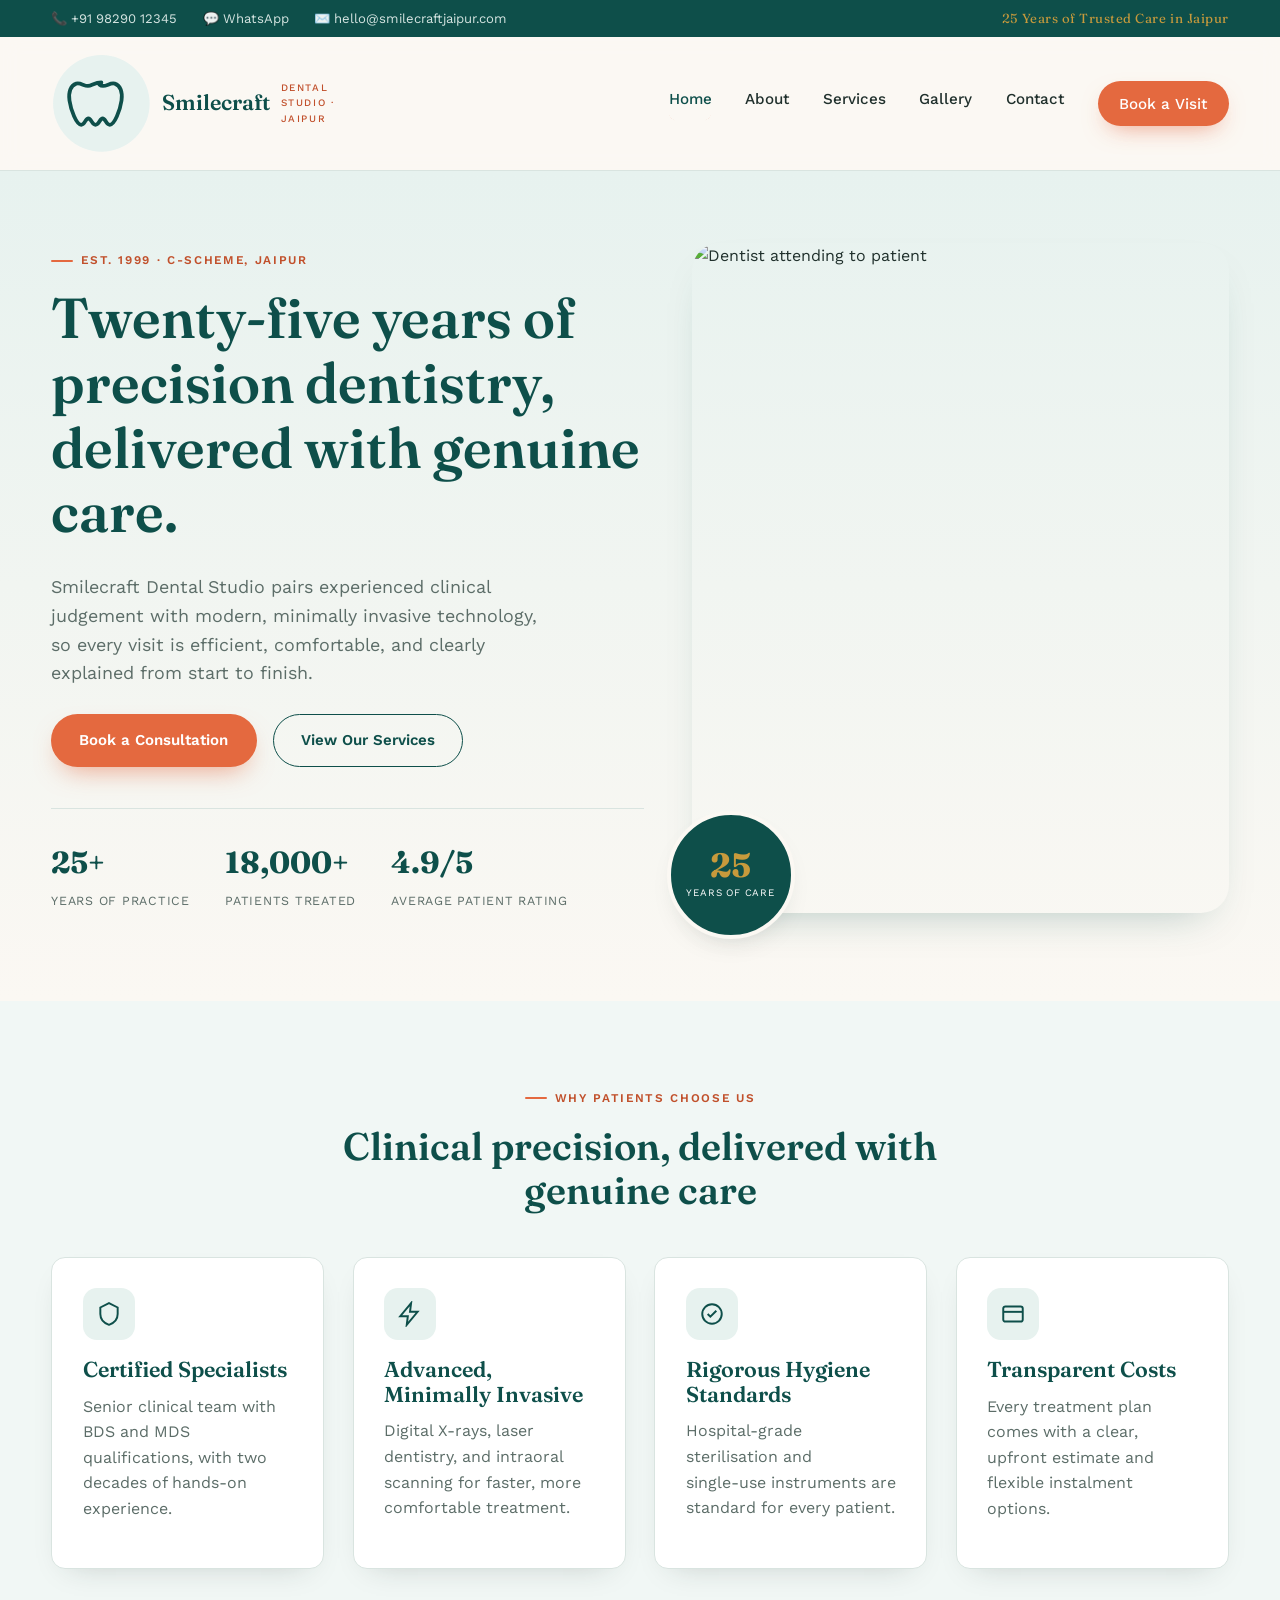
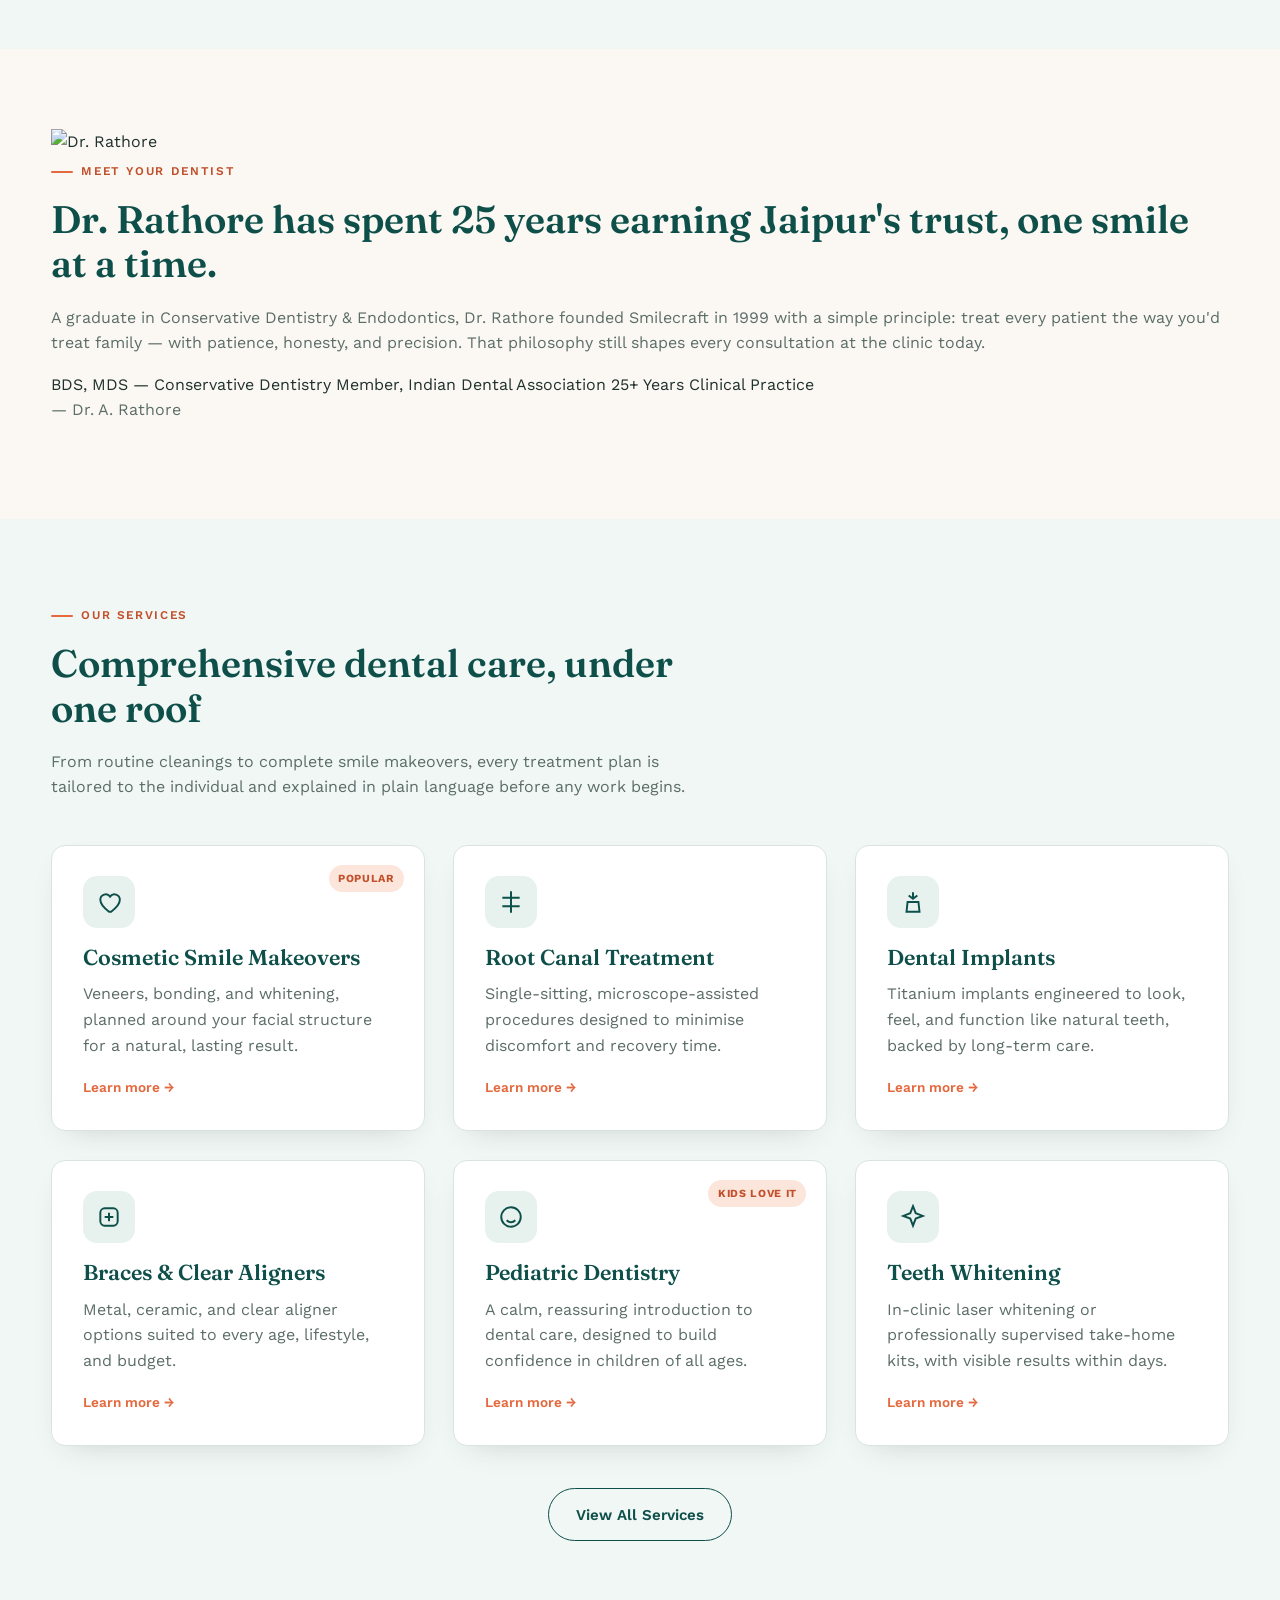
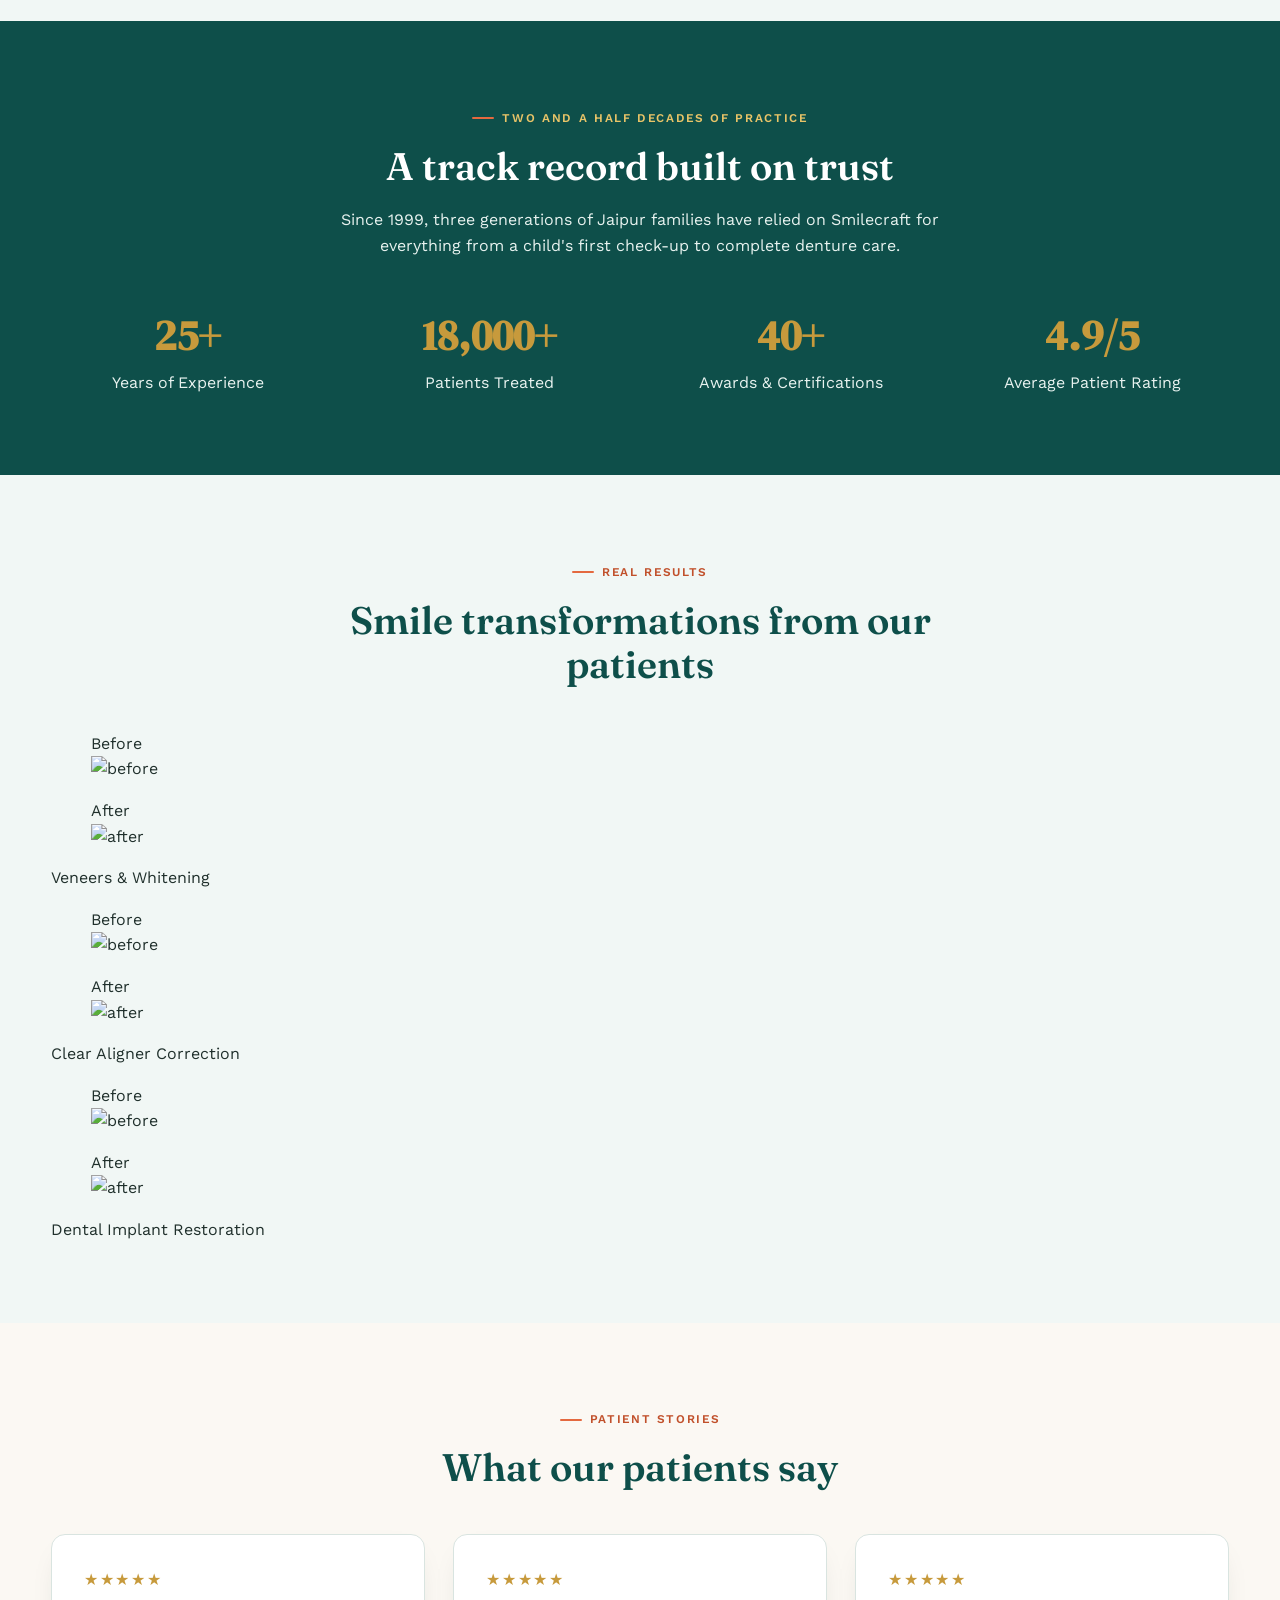
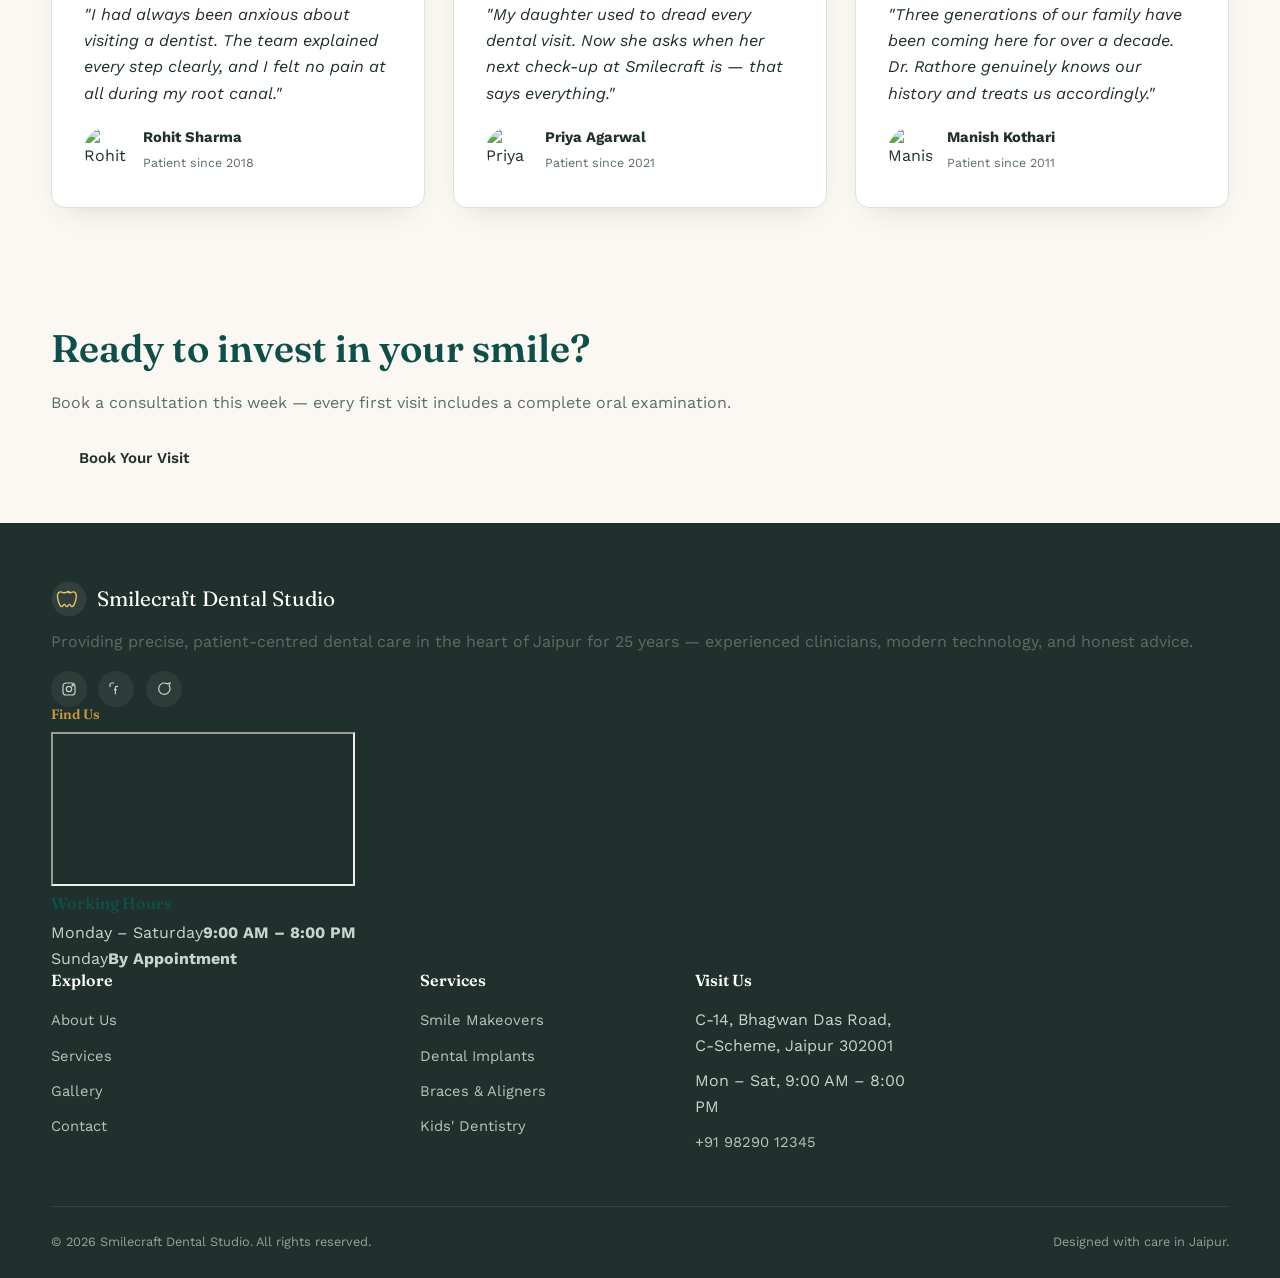
==== index.html @ e573452d "Add files via upload" ====
<!DOCTYPE html>
<html lang="en">
<head>
  <meta charset="UTF-8" />
  <meta name="viewport" content="width=device-width, initial-scale=1.0" />
  <title>Smilecraft · Premium Dental Studio</title>
  <meta name="description" content="Smilecraft Dental Studio — 25 years of gentle, modern dentistry in Jaipur." />
  <link rel="preconnect" href="https://fonts.googleapis.com" />
  <link rel="preconnect" href="https://fonts.gstatic.com" crossorigin />
  <link href="https://fonts.googleapis.com/css2?family=DM+Serif+Display:ital@0;1&family=Inter:opsz,wght@14..32,400;14..32,500;14..32,600;14..32,700&display=swap" rel="stylesheet" />
  <link rel="stylesheet" href="style.css" />
</head>
<body>

  <!-- ===== TOPBAR ===== -->
  <div class="topbar">
    <div class="container">
      <div class="topbar-links">
        <a href="tel:+919829012345">📞 +91 98290 12345</a>
        <a href="https://wa.me/919829012345?text=Hii%20I%20am%20interested%2C%20can%20I%20get%20more%20details%3F" target="_blank">💬 WhatsApp</a>
        <a href="mailto:hello@smilecraftjaipur.com">✉️ hello@smilecraftjaipur.com</a>
      </div>
      <div class="topbar-badge">25 Years of Trusted Care in Jaipur</div>
    </div>
  </div>

  <!-- ===== HEADER ===== -->
  <header class="site-header">
    <div class="container nav-wrap">
      <a href="index.html" class="brand">
        <svg viewBox="0 0 48 48" fill="none">
          <circle cx="24" cy="24" r="23" fill="#E7F2EF" />
          <path d="M24 14c-3.2 0-4.6 1.7-6.4 1.7-2 0-3.6-1.7-5.6-1.1-2.6.8-3.8 4-3.2 8 .7 4.7 3.3 11.6 5.6 11.6 1.8 0 1.9-3 3.4-3s1.6 3 3.4 3c1.8 0 2-3 3.4-3s1.6 3 3.4 3c2.3 0 4.9-6.9 5.6-11.6.6-4-.6-7.2-3.2-8-2-.6-3.6 1.1-5.6 1.1-.6 0-1.2-.2-1.8-.7" stroke="#0E4F4A" stroke-width="1.8" stroke-linecap="round" stroke-linejoin="round" />
        </svg>
        Smilecraft <small>Dental Studio · Jaipur</small>
      </a>
      <nav class="primary-nav" aria-label="Primary">
        <ul>
          <li><a href="index.html" class="active">Home</a></li>
          <li><a href="about.html">About</a></li>
          <li><a href="services.html">Services</a></li>
          <li><a href="gallery.html">Gallery</a></li>
          <li><a href="contact.html">Contact</a></li>
          <li><a href="https://forms.gle/Xnc2yJxr2PuULD6r8" class="nav-cta">Book a Visit</a></li>
        </ul>
      </nav>
      <button class="nav-toggle" aria-label="Menu" aria-expanded="false">
        <span></span><span></span><span></span>
      </button>
    </div>
  </header>

  <!-- ===== HERO ===== -->
  <section class="hero">
    <div class="container">
      <div class="hero-copy reveal">
        <div class="eyebrow">Est. 1999 · C-Scheme, Jaipur</div>
        <h1>Twenty-five years of precision dentistry, delivered with genuine care.</h1>
        <p class="lede">Smilecraft Dental Studio pairs experienced clinical judgement with modern, minimally invasive technology, so every visit is efficient, comfortable, and clearly explained from start to finish.</p>
        <div class="hero-actions">
          <a href="https://forms.gle/Xnc2yJxr2PuULD6r8" class="btn btn-primary">Book a Consultation</a>
          <a href="services.html" class="btn btn-outline">View Our Services</a>
        </div>
        <div class="hero-stats">
          <div class="hero-stat"><b>25+</b><span>Years of Practice</span></div>
          <div class="hero-stat"><b>18,000+</b><span>Patients Treated</span></div>
          <div class="hero-stat"><b>4.9/5</b><span>Average Patient Rating</span></div>
        </div>
      </div>
      <div class="hero-media reveal">
        <img src="images/dentistattendingthepatient.jpg" alt="Dentist attending to patient" />
        <div class="badge-25"><b>25</b><span>Years of Care</span></div>
      </div>
    </div>
  </section>

  <!-- ===== TRUST STRIP ===== -->
  <section class="section section-alt">
    <div class="container">
      <div class="section-head center reveal">
        <div class="eyebrow">Why Patients Choose Us</div>
        <h2>Clinical precision, delivered with genuine care</h2>
      </div>
      <div class="grid grid-4">
        <div class="card reveal">
          <div class="icon"><svg viewBox="0 0 24 24" fill="none" stroke-width="1.8"><path d="M12 2l8 4v6c0 5-3.4 8.4-8 10-4.6-1.6-8-5-8-10V6l8-4z" /></svg></div>
          <h3>Certified Specialists</h3>
          <p>Senior clinical team with BDS and MDS qualifications, with two decades of hands‑on experience.</p>
        </div>
        <div class="card reveal">
          <div class="icon"><svg viewBox="0 0 24 24" fill="none" stroke-width="1.8"><path d="M13 2L3 14h7l-1 8 10-12h-7l1-8z" /></svg></div>
          <h3>Advanced, Minimally Invasive</h3>
          <p>Digital X‑rays, laser dentistry, and intraoral scanning for faster, more comfortable treatment.</p>
        </div>
        <div class="card reveal">
          <div class="icon"><svg viewBox="0 0 24 24" fill="none" stroke-width="1.8"><circle cx="12" cy="12" r="9" /><path d="M8 12l2.5 2.5L16 9" /></svg></div>
          <h3>Rigorous Hygiene Standards</h3>
          <p>Hospital‑grade sterilisation and single‑use instruments are standard for every patient.</p>
        </div>
        <div class="card reveal">
          <div class="icon"><svg viewBox="0 0 24 24" fill="none" stroke-width="1.8"><rect x="3" y="5" width="18" height="14" rx="2" /><path d="M3 10h18" /></svg></div>
          <h3>Transparent Costs</h3>
          <p>Every treatment plan comes with a clear, upfront estimate and flexible instalment options.</p>
        </div>
      </div>
    </div>
  </section>

  <!-- ===== DOCTOR ===== -->
  <section class="section doctor-section">
    <div class="container">
      <div class="doctor-media reveal">
        <img src="images/meetthedoctor.jpg" alt="Dr. Rathore" />
      </div>
      <div class="reveal">
        <div class="eyebrow">Meet Your Dentist</div>
        <h2>Dr. Rathore has spent 25 years earning Jaipur's trust, one smile at a time.</h2>
        <p>A graduate in Conservative Dentistry &amp; Endodontics, Dr. Rathore founded Smilecraft in 1999 with a simple principle: treat every patient the way you'd treat family — with patience, honesty, and precision. That philosophy still shapes every consultation at the clinic today.</p>
        <div class="doctor-credentials">
          <span>BDS, MDS — Conservative Dentistry</span>
          <span>Member, Indian Dental Association</span>
          <span>25+ Years Clinical Practice</span>
        </div>
        <p class="doctor-signature">— Dr. A. Rathore</p>
      </div>
    </div>
  </section>

  <!-- ===== SERVICES PREVIEW ===== -->
  <section class="section section-alt">
    <div class="container">
      <div class="section-head reveal">
        <div class="eyebrow">Our Services</div>
        <h2>Comprehensive dental care, under one roof</h2>
        <p>From routine cleanings to complete smile makeovers, every treatment plan is tailored to the individual and explained in plain language before any work begins.</p>
      </div>
      <div class="grid grid-3">
        <div class="card service-card reveal">
          <span class="tag">Popular</span>
          <div class="icon"><svg viewBox="0 0 24 24" fill="none" stroke-width="1.8"><path d="M12 21c-4-3-8-6.5-8-11a5 5 0 0 1 9-3 5 5 0 0 1 9 3c0 4.5-4 8-8 11z" /></svg></div>
          <h3>Cosmetic Smile Makeovers</h3>
          <p>Veneers, bonding, and whitening, planned around your facial structure for a natural, lasting result.</p>
          <a href="services.html" style="color:var(--coral); font-weight:600; font-size:.85rem; text-decoration:none;">Learn more →</a>
        </div>
        <div class="card service-card reveal">
          <div class="icon"><svg viewBox="0 0 24 24" fill="none" stroke-width="1.8"><path d="M12 2v20M4 8h16M4 16h16" /></svg></div>
          <h3>Root Canal Treatment</h3>
          <p>Single‑sitting, microscope‑assisted procedures designed to minimise discomfort and recovery time.</p>
          <a href="services.html" style="color:var(--coral); font-weight:600; font-size:.85rem; text-decoration:none;">Learn more →</a>
        </div>
        <div class="card service-card reveal">
          <div class="icon"><svg viewBox="0 0 24 24" fill="none" stroke-width="1.8"><path d="M12 3v6M8 6l4 3 4-3M6 21h12l-1-9H7l-1 9z" /></svg></div>
          <h3>Dental Implants</h3>
          <p>Titanium implants engineered to look, feel, and function like natural teeth, backed by long‑term care.</p>
          <a href="services.html" style="color:var(--coral); font-weight:600; font-size:.85rem; text-decoration:none;">Learn more →</a>
        </div>
        <div class="card service-card reveal">
          <div class="icon"><svg viewBox="0 0 24 24" fill="none" stroke-width="1.8"><rect x="4" y="4" width="16" height="16" rx="4" /><path d="M8 12h8M12 8v8" /></svg></div>
          <h3>Braces &amp; Clear Aligners</h3>
          <p>Metal, ceramic, and clear aligner options suited to every age, lifestyle, and budget.</p>
          <a href="services.html" style="color:var(--coral); font-weight:600; font-size:.85rem; text-decoration:none;">Learn more →</a>
        </div>
        <div class="card service-card reveal">
          <span class="tag">Kids Love It</span>
          <div class="icon"><svg viewBox="0 0 24 24" fill="none" stroke-width="1.8"><circle cx="12" cy="12" r="9" /><path d="M9 10h.01M15 10h.01M8 15c1.2 1.2 2.6 1.8 4 1.8s2.8-.6 4-1.8" /></svg></div>
          <h3>Pediatric Dentistry</h3>
          <p>A calm, reassuring introduction to dental care, designed to build confidence in children of all ages.</p>
          <a href="services.html" style="color:var(--coral); font-weight:600; font-size:.85rem; text-decoration:none;">Learn more →</a>
        </div>
        <div class="card service-card reveal">
          <div class="icon"><svg viewBox="0 0 24 24" fill="none" stroke-width="1.8"><path d="M12 2l2.5 6.5L21 11l-6.5 2.5L12 20l-2.5-6.5L3 11l6.5-2.5L12 2z" /></svg></div>
          <h3>Teeth Whitening</h3>
          <p>In‑clinic laser whitening or professionally supervised take‑home kits, with visible results within days.</p>
          <a href="services.html" style="color:var(--coral); font-weight:600; font-size:.85rem; text-decoration:none;">Learn more →</a>
        </div>
      </div>
      <div style="text-align:center; margin-top:2.6rem;">
        <a href="services.html" class="btn btn-outline">View All Services</a>
      </div>
    </div>
  </section>

 

  <!-- ===== STATS DEEP ===== -->
  <section class="section section-deep">
    <div class="container">
      <div class="section-head center reveal">
        <div class="eyebrow" style="color:#E9C468;">Two and a Half Decades of Practice</div>
        <h2>A track record built on trust</h2>
        <p>Since 1999, three generations of Jaipur families have relied on Smilecraft for everything from a child's first check‑up to complete denture care.</p>
      </div>
      <div class="grid grid-4" style="text-align:center; margin-top:1rem;">
        <div><b style="font-family:'DM Serif Display',serif; font-size:2.6rem; color:var(--gold);">25+</b><br><span style="color:var(--mint);">Years of Experience</span></div>
        <div><b style="font-family:'DM Serif Display',serif; font-size:2.6rem; color:var(--gold);">18,000+</b><br><span style="color:var(--mint);">Patients Treated</span></div>
        <div><b style="font-family:'DM Serif Display',serif; font-size:2.6rem; color:var(--gold);">40+</b><br><span style="color:var(--mint);">Awards &amp; Certifications</span></div>
        <div><b style="font-family:'DM Serif Display',serif; font-size:2.6rem; color:var(--gold);">4.9/5</b><br><span style="color:var(--mint);">Average Patient Rating</span></div>
      </div>
    </div>
  </section>

  <!-- ===== BEFORE/AFTER ===== -->
  <section class="section section-alt">
    <div class="container">
      <div class="section-head center reveal">
        <div class="eyebrow">Real Results</div>
        <h2>Smile transformations from our patients</h2>
      </div>
      <div class="ba-grid">
        <div class="ba-card reveal">
          <div class="ba-images">
            <figure><figcaption>Before</figcaption><img src="https://images.unsplash.com/photo-1573497019940-1c28c88b4f3e?w=300&h=300&fit=crop" alt="before" /></figure>
            <figure><figcaption>After</figcaption><img src="https://images.unsplash.com/photo-1573497019940-1c28c88b4f3e?w=300&h=300&fit=crop" alt="after" /></figure>
          </div>
          <div class="ba-caption">Veneers &amp; Whitening</div>
        </div>
        <div class="ba-card reveal">
          <div class="ba-images">
            <figure><figcaption>Before</figcaption><img src="images/cleanalignersbefore.jpeg" alt="before" /></figure>
            <figure><figcaption>After</figcaption><img src="images/clearaligners.jpeg" alt="after" /></figure>
          </div>
          <div class="ba-caption">Clear Aligner Correction</div>
        </div>
        <div class="ba-card reveal">
          <div class="ba-images">
            <figure><figcaption>Before</figcaption><img src="images/dentalimplantsbefore.jpeg" alt="before" /></figure>
            <figure><figcaption>After</figcaption><img src="images/dentalimplants.jpeg" alt="after" /></figure>
          </div>
          <div class="ba-caption">Dental Implant Restoration</div>
        </div>
      </div>
    </div>
  </section>

  <!-- ===== TESTIMONIALS ===== -->
  <section class="section">
    <div class="container">
      <div class="section-head center reveal">
        <div class="eyebrow">Patient Stories</div>
        <h2>What our patients say</h2>
      </div>
      <div class="grid grid-3">
        <div class="testimonial reveal">
          <div class="stars">★★★★★</div>
          <p>"I had always been anxious about visiting a dentist. The team explained every step clearly, and I felt no pain at all during my root canal."</p>
          <div class="testimonial-person">
            <img src="https://images.unsplash.com/photo-1507003211169-0a1dd7228f2d?w=80&h=80&fit=crop&crop=center" alt="Rohit" />
            <div><b>Rohit Sharma</b><span>Patient since 2018</span></div>
          </div>
        </div>
        <div class="testimonial reveal">
          <div class="stars">★★★★★</div>
          <p>"My daughter used to dread every dental visit. Now she asks when her next check‑up at Smilecraft is — that says everything."</p>
          <div class="testimonial-person">
            <img src="https://images.unsplash.com/photo-1494790108377-be9c29b29330?w=80&h=80&fit=crop&crop=center" alt="Priya" />
            <div><b>Priya Agarwal</b><span>Patient since 2021</span></div>
          </div>
        </div>
        <div class="testimonial reveal">
          <div class="stars">★★★★★</div>
          <p>"Three generations of our family have been coming here for over a decade. Dr. Rathore genuinely knows our history and treats us accordingly."</p>
          <div class="testimonial-person">
            <img src="https://images.unsplash.com/photo-1472099645785-5658abf4ff4e?w=80&h=80&fit=crop&crop=center" alt="Manish" />
            <div><b>Manish Kothari</b><span>Patient since 2011</span></div>
          </div>
        </div>
      </div>
    </div>
  </section>

  <!-- ===== CTA BANNER ===== -->
  <section class="section" style="padding:2.4rem 0;">
    <div class="container cta-banner">
      <div>
        <h2>Ready to invest in your smile?</h2>
        <p>Book a consultation this week — every first visit includes a complete oral examination.</p>
      </div>
      <a href="https://forms.gle/Xnc2yJxr2PuULD6r8" class="btn">Book Your Visit</a>
    </div>
  </section>

  <!-- ===== FOOTER ===== -->
  <footer class="site-footer">
    <div class="container footer-top-grid">
      <div>
        <div class="footer-brand">
          <svg width="36" height="36" viewBox="0 0 48 48" fill="none">
            <circle cx="24" cy="24" r="23" fill="rgba(255,255,255,.08)" />
            <path d="M24 14c-3.2 0-4.6 1.7-6.4 1.7-2 0-3.6-1.7-5.6-1.1-2.6.8-3.8 4-3.2 8 .7 4.7 3.3 11.6 5.6 11.6 1.8 0 1.9-3 3.4-3s1.6 3 3.4 3c1.8 0 2-3 3.4-3s1.6 3 3.4 3c2.3 0 4.9-6.9 5.6-11.6.6-4-.6-7.2-3.2-8-2-.6-3.6 1.1-5.6 1.1-.6 0-1.2-.2-1.8-.7" stroke="#E9C468" stroke-width="1.8" stroke-linecap="round" stroke-linejoin="round" />
          </svg>
          Smilecraft Dental Studio
        </div>
        <p>Providing precise, patient‑centred dental care in the heart of Jaipur for 25 years — experienced clinicians, modern technology, and honest advice.</p>
        <div class="social-row">
          <a href="#" aria-label="Instagram"><svg viewBox="0 0 24 24" fill="none" stroke-width="1.8"><rect x="3" y="3" width="18" height="18" rx="5" /><circle cx="12" cy="12" r="4" /><circle cx="17.5" cy="6.5" r="1" /></svg></a>
          <a href="#" aria-label="Facebook"><svg viewBox="0 0 24 24" fill="none" stroke-width="1.8"><path d="M15 8h-2a2 2 0 0 0-2 2v10M9 13h4" /><path d="M9 3H6a3 3 0 0 0-3 3v3" /></svg></a>
          <a href="#" aria-label="WhatsApp"><svg viewBox="0 0 24 24" fill="none" stroke-width="1.8"><path d="M21 11.5a8.5 8.5 0 1 1-4-7.2L21 3l-1.3 4A8.5 8.5 0 0 1 21 11.5z" /></svg></a>
        </div>
      </div>
      <div>
        <h4 style="color:var(--gold); font-size:.85rem; margin-bottom:.6rem;">Find Us</h4>
        <div class="footer-map">
          <iframe src="https://www.google.com/maps?q=C-14+Bhagwan+Das+Road+C-Scheme+Jaipur&output=embed" loading="lazy" title="Location"></iframe>
        </div>
      </div>
      <div class="hours-card">
        <h4>Working Hours</h4>
        <ul style="list-style:none; padding:0;">
          <li><span>Monday – Saturday</span><b>9:00 AM – 8:00 PM</b></li>
          <li><span>Sunday</span><b>By Appointment</b></li>
        </ul>
      </div>
    </div>

    <div class="container footer-grid">
      <div>
        <h4>Explore</h4>
        <ul>
          <li><a href="about.html">About Us</a></li>
          <li><a href="services.html">Services</a></li>
          <li><a href="gallery.html">Gallery</a></li>
          <li><a href="contact.html">Contact</a></li>
        </ul>
      </div>
      <div>
        <h4>Services</h4>
        <ul>
          <li><a href="services.html">Smile Makeovers</a></li>
          <li><a href="services.html">Dental Implants</a></li>
          <li><a href="services.html">Braces &amp; Aligners</a></li>
          <li><a href="services.html">Kids' Dentistry</a></li>
        </ul>
      </div>
      <div>
        <h4>Visit Us</h4>
        <ul>
          <li>C-14, Bhagwan Das Road,<br>C-Scheme, Jaipur 302001</li>
          <li>Mon – Sat, 9:00 AM – 8:00 PM</li>
          <li><a href="tel:+919829012345">+91 98290 12345</a></li>
        </ul>
      </div>
    </div>
    <div class="container footer-bottom">
      <span>© 2026 Smilecraft Dental Studio. All rights reserved.</span>
      <span>Designed with care in Jaipur.</span>
    </div>
  </footer>

  <button class="to-top" aria-label="Back to top">↑</button>
  <script src="script.js"></script>
</body>
</html>
---- style.css ----
/* ==========================================================================
   SMILECRAFT DENTAL STUDIO — shared stylesheet
   Design tokens: deep teal + warm coral + ivory + brushed gold
   Type: Fraunces (display) / Work Sans (body/UI)
   Signature motif: the "smile arc" — a hand-drawn curve used as the nav
   hover state, the section divider, and the stat-badge underline.
   ========================================================================== */

@import url('https://fonts.googleapis.com/css2?family=Fraunces:ital,opsz,wght@0,9..144,400;0,9..144,500;0,9..144,600;0,9..144,700;1,9..144,500&family=Work+Sans:wght@400;500;600;700&display=swap');

:root{
  /* colour tokens */
  --teal-deep:   #0E4F4A;
  --teal-mid:    #1D7A72;
  --teal-pale:   #E7F2EF;
  --mint-bg:     #F1F7F5;
  --ivory:       #FBF8F3;
  --coral:       #E4693F;
  --coral-dark:  #C1502B;
  --gold:        #C79A3C;
  --charcoal:    #20302C;
  --muted:       #5C6D68;
  --line:        #D9E4E0;
  --white:       #FFFFFF;

  /* type */
  --display: 'Fraunces', serif;
  --body: 'Work Sans', sans-serif;

  /* misc */
  --radius-sm: 6px;
  --radius-md: 14px;
  --radius-lg: 28px;
  --shadow-soft: 0 20px 45px -25px rgba(14, 79, 74, 0.35);
  --shadow-card: 0 12px 30px -18px rgba(32, 48, 44, 0.25);
  --ease: cubic-bezier(.22,.68,.32,1);
}

*, *::before, *::after{ box-sizing: border-box; }
html{ scroll-behavior: smooth; }
body{
  margin: 0;
  font-family: var(--body);
  color: var(--charcoal);
  background: var(--ivory);
  line-height: 1.6;
  -webkit-font-smoothing: antialiased;
}
img{ max-width: 100%; display: block; }
a{ color: inherit; text-decoration: none; }
ul{ list-style: none; margin: 0; padding: 0; }
h1, h2, h3, h4{
  font-family: var(--display);
  color: var(--teal-deep);
  line-height: 1.15;
  margin: 0 0 .5em;
  font-weight: 600;
}
h1{ font-size: clamp(2.4rem, 4.4vw, 4.2rem); font-weight: 600; }
h2{ font-size: clamp(1.9rem, 3vw, 2.7rem); }
h3{ font-size: 1.35rem; }
p{ margin: 0 0 1em; color: var(--muted); }
.eyebrow{
  display: inline-flex;
  align-items: center;
  gap: .5rem;
  font-family: var(--body);
  font-weight: 600;
  letter-spacing: .14em;
  text-transform: uppercase;
  font-size: .74rem;
  color: var(--coral-dark);
  margin-bottom: 1rem;
}
.eyebrow::before{
  content: '';
  width: 22px; height: 2px;
  background: var(--coral);
  display: inline-block;
  border-radius: 2px;
}

.container{
  width: min(1180px, 92%);
  margin-inline: auto;
}

/* ---------------------------------------------------------------------
   Reduced motion
--------------------------------------------------------------------- */
@media (prefers-reduced-motion: reduce){
  html{ scroll-behavior: auto; }
  *{ animation-duration: .001ms !important; animation-iteration-count: 1 !important; transition-duration: .001ms !important; }
}

/* ---------------------------------------------------------------------
   Top utility bar
--------------------------------------------------------------------- */
.topbar{
  background: var(--teal-deep);
  color: var(--teal-pale);
  font-size: .82rem;
}
.topbar .container{
  display: flex;
  align-items: center;
  justify-content: space-between;
  padding: .5rem 0;
}
.topbar-links{ display: flex; gap: 1.6rem; }
.topbar-links a{ display: inline-flex; align-items: center; gap: .4rem; opacity: .92; transition: opacity .25s var(--ease); }
.topbar-links a:hover{ opacity: 1; color: var(--gold); }
.topbar-badge{
  font-family: var(--display);
  letter-spacing: .04em;
  color: var(--gold);
}

/* ---------------------------------------------------------------------
   Header / primary nav — smile-arc hover
--------------------------------------------------------------------- */
.site-header{
  position: sticky; top: 0; z-index: 50;
  background: rgba(251, 248, 243, 0.92);
  backdrop-filter: blur(10px);
  border-bottom: 1px solid var(--line);
}
.nav-wrap{
  display: flex;
  align-items: center;
  justify-content: space-between;
  padding: 1rem 0;
}
.brand{
  display: flex;
  align-items: center;
  gap: .65rem;
  font-family: var(--display);
  font-size: 1.35rem;
  font-weight: 600;
  color: var(--teal-deep);
}
.brand-mark{ width: 40px; height: 40px; flex: none; }
.brand small{
  display: block;
  font-family: var(--body);
  font-weight: 500;
  font-size: .62rem;
  letter-spacing: .16em;
  text-transform: uppercase;
  color: var(--coral-dark);
}

.primary-nav ul{ display: flex; align-items: center; gap: 2.1rem; }
.primary-nav a{
  position: relative;
  font-weight: 500;
  font-size: .95rem;
  color: var(--charcoal);
  padding-bottom: 10px;
  display: inline-block;
  transition: color .25s var(--ease);
}
/* the "smile arc" hover: a curved underline drawn with a radial gradient
   mask that grows from the middle outward, like a smile widening */
.primary-nav a::after{
  content: '';
  position: absolute;
  left: 50%; bottom: 0;
  width: 0; height: 10px;
  transform: translateX(-50%);
  background: radial-gradient(circle at 50% -60%, transparent 68%, var(--coral) 70%);
  background-size: 100% 200%;
  background-position: center top;
  border-radius: 0 0 20px 20px;
  transition: width .38s var(--ease);
}
.primary-nav a:hover,
.primary-nav a.active{ color: var(--teal-deep); }
.primary-nav a:hover::after,
.primary-nav a.active::after{ width: 100%; }

.nav-cta{
  display: inline-flex;
  align-items: center;
  gap: .5rem;
  background: var(--coral);
  color: var(--white) !important;
  padding: .68rem 1.35rem;
  border-radius: 999px;
  font-weight: 600;
  font-size: .9rem;
  box-shadow: 0 10px 24px -10px rgba(228, 105, 63, .65);
  transition: transform .3s var(--ease), box-shadow .3s var(--ease), background .3s var(--ease);
}
.nav-cta:hover{
  transform: translateY(-3px);
  background: var(--coral-dark);
  box-shadow: 0 16px 30px -10px rgba(193, 80, 43, .7);
}

.nav-toggle{
  display: none;
  flex-direction: column;
  gap: 5px;
  background: none;
  border: none;
  cursor: pointer;
  padding: 6px;
}
.nav-toggle span{ width: 26px; height: 2px; background: var(--teal-deep); border-radius: 2px; transition: all .3s var(--ease); }

/* ---------------------------------------------------------------------
   In-page section pills (per-page smooth-scroll sub navigation)
--------------------------------------------------------------------- */
.section-pills{
  display: flex;
  flex-wrap: wrap;
  gap: .6rem;
  padding: 1rem 0 0;
}
.section-pills a{
  font-size: .82rem;
  font-weight: 600;
  padding: .5rem 1rem;
  border-radius: 999px;
  border: 1px solid var(--line);
  color: var(--teal-mid);
  background: var(--white);
  transition: all .3s var(--ease);
}
.section-pills a:hover{
  background: var(--teal-deep);
  border-color: var(--teal-deep);
  color: var(--white);
  transform: translateY(-2px);
}

/* ---------------------------------------------------------------------
   Hero
--------------------------------------------------------------------- */
.hero{
  position: relative;
  overflow: hidden;
  padding: 4.5rem 0 5.5rem;
  background: linear-gradient(180deg, var(--teal-pale) 0%, var(--ivory) 100%);
}
.hero .container{
  display: grid;
  grid-template-columns: 1.05fr .95fr;
  gap: 3rem;
  align-items: center;
}
.hero-copy p.lede{ font-size: 1.12rem; max-width: 46ch; }
.hero-actions{ display: flex; gap: 1rem; flex-wrap: wrap; margin-top: 1.6rem; }
.hero-stats{
  display: flex;
  gap: 2.2rem;
  margin-top: 2.6rem;
  padding-top: 1.8rem;
  border-top: 1px solid var(--line);
}
.hero-stat b{
  display: block;
  font-family: var(--display);
  font-size: 1.9rem;
  color: var(--teal-deep);
}
.hero-stat span{ font-size: .78rem; color: var(--muted); text-transform: uppercase; letter-spacing: .06em; }

.hero-media{ position: relative; }
.hero-media img{
  border-radius: var(--radius-lg);
  box-shadow: var(--shadow-soft);
  width: 100%;
  aspect-ratio: 4/5;
  object-fit: cover;
}
.badge-25{
  position: absolute;
  bottom: -1.6rem; left: -1.6rem;
  background: var(--teal-deep);
  color: var(--white);
  width: 128px; height: 128px;
  border-radius: 50%;
  display: flex;
  flex-direction: column;
  align-items: center;
  justify-content: center;
  text-align: center;
  box-shadow: var(--shadow-card);
  border: 4px solid var(--ivory);
}
.badge-25 b{ font-family: var(--display); font-size: 2.1rem; line-height: 1; color: var(--gold); }
.badge-25 span{ font-size: .62rem; letter-spacing: .08em; text-transform: uppercase; margin-top: .2rem; }

/* generic page hero (secondary pages) */
.page-hero{
  background: var(--teal-deep);
  color: var(--teal-pale);
  padding: 3.6rem 0 3rem;
  position: relative;
}
.page-hero h1{ color: var(--white); }
.page-hero p{ color: var(--teal-pale); max-width: 60ch; }
.crumb{ font-size: .82rem; color: var(--gold); letter-spacing: .04em; margin-bottom: .8rem; display:block; }

/* ---------------------------------------------------------------------
   Smile-arc divider between sections
--------------------------------------------------------------------- */
.arc-divider{ display: block; width: 100%; line-height: 0; }
.arc-divider svg{ width: 100%; height: auto; display: block; }

/* ---------------------------------------------------------------------
   Sections
--------------------------------------------------------------------- */
.section{ padding: 5rem 0; }
.section-alt{ background: var(--mint-bg); }
.section-deep{ background: var(--teal-deep); color: var(--teal-pale); }
.section-deep h2{ color: var(--white); }
.section-deep p{ color: var(--teal-pale); }
.section-head{
  max-width: 640px;
  margin-bottom: 2.8rem;
}
.section-head.center{ margin-inline: auto; text-align: center; }

.grid{ display: grid; gap: 1.8rem; }
.grid-3{ grid-template-columns: repeat(3, 1fr); }
.grid-2{ grid-template-columns: repeat(2, 1fr); }
.grid-4{ grid-template-columns: repeat(4, 1fr); }

/* ---------------------------------------------------------------------
   Cards
--------------------------------------------------------------------- */
.card{
  background: var(--white);
  border-radius: var(--radius-md);
  padding: 1.9rem;
  box-shadow: var(--shadow-card);
  border: 1px solid var(--line);
  transition: transform .4s var(--ease), box-shadow .4s var(--ease);
}
.card:hover{ transform: translateY(-8px); box-shadow: 0 22px 40px -20px rgba(32,48,44,.3); }
.card .icon{
  width: 52px; height: 52px;
  border-radius: 14px;
  background: var(--teal-pale);
  display: flex; align-items: center; justify-content: center;
  margin-bottom: 1.1rem;
}
.card .icon svg{ width: 26px; height: 26px; stroke: var(--teal-deep); }

.service-card{ position: relative; overflow: hidden; }
.service-card .tag{
  position: absolute; top: 1.2rem; right: 1.2rem;
  font-size: .68rem; font-weight: 700; letter-spacing: .06em;
  text-transform: uppercase; color: var(--coral-dark);
  background: #FCE6DC; padding: .3rem .6rem; border-radius: 999px;
}

.photo-card{ border-radius: var(--radius-md); overflow: hidden; box-shadow: var(--shadow-card); position: relative; }
.photo-card img{ width: 100%; height: 100%; object-fit: cover; transition: transform .6s var(--ease); }
.photo-card:hover img{ transform: scale(1.08); }
.photo-card figcaption{
  position: absolute; left: 0; right: 0; bottom: 0;
  padding: 1rem 1.1rem;
  background: linear-gradient(0deg, rgba(14,79,74,.88), transparent);
  color: var(--white); font-size: .84rem; font-weight: 600;
  opacity: 0; transform: translateY(10px);
  transition: all .4s var(--ease);
}
.photo-card:hover figcaption{ opacity: 1; transform: translateY(0); }

/* ---------------------------------------------------------------------
   Buttons
--------------------------------------------------------------------- */
.btn{
  display: inline-flex; align-items: center; gap: .55rem;
  padding: .85rem 1.7rem;
  border-radius: 999px;
  font-weight: 600; font-size: .94rem;
  transition: all .32s var(--ease);
  border: 1px solid transparent;
  cursor: pointer;
}
.btn-primary{ background: var(--coral); color: var(--white); box-shadow: 0 12px 26px -10px rgba(228,105,63,.6); }
.btn-primary:hover{ background: var(--coral-dark); transform: translateY(-3px); }
.btn-outline{ border-color: var(--teal-deep); color: var(--teal-deep); background: transparent; }
.btn-outline:hover{ background: var(--teal-deep); color: var(--white); transform: translateY(-3px); }
.btn-ghost{ border-color: rgba(251,248,243,.4); color: var(--white); }
.btn-ghost:hover{ background: rgba(251,248,243,.12); }

/* ---------------------------------------------------------------------
   Timeline (about page)
--------------------------------------------------------------------- */
.timeline{ position: relative; padding-left: 2.4rem; }
.timeline::before{
  content: ''; position: absolute; left: 6px; top: 6px; bottom: 6px;
  width: 2px; background: var(--line);
}
.timeline-item{ position: relative; padding-bottom: 2.4rem; }
.timeline-item::before{
  content: ''; position: absolute; left: -2.4rem; top: 4px;
  width: 14px; height: 14px; border-radius: 50%;
  background: var(--coral); border: 3px solid var(--ivory); box-shadow: 0 0 0 2px var(--coral);
}
.timeline-item h3{ margin-bottom: .3rem; }
.timeline-year{ font-family: var(--display); color: var(--gold); font-size: 1rem; font-weight: 600; }

/* ---------------------------------------------------------------------
   Stats strip
--------------------------------------------------------------------- */
.stat-strip{
  display: grid; grid-template-columns: repeat(4,1fr);
  gap: 1.6rem; text-align: center;
}
.stat-strip b{ font-family: var(--display); font-size: 2.6rem; color: var(--gold); display:block; }
.stat-strip span{ font-size: .82rem; letter-spacing: .04em; text-transform: uppercase; color: var(--teal-pale); }

/* ---------------------------------------------------------------------
   Testimonials
--------------------------------------------------------------------- */
.testimonial{
  background: var(--white); border-radius: var(--radius-md);
  padding: 2rem; box-shadow: var(--shadow-card); border: 1px solid var(--line);
}
.testimonial p{ font-style: italic; color: var(--charcoal); font-size: 1.02rem; }
.testimonial-person{ display: flex; align-items: center; gap: .8rem; margin-top: 1.2rem; }
.testimonial-person img{ width: 46px; height: 46px; border-radius: 50%; object-fit: cover; }
.testimonial-person b{ display:block; font-size: .92rem; }
.testimonial-person span{ font-size: .78rem; color: var(--muted); }
.stars{ color: var(--gold); letter-spacing: .1em; margin-bottom: .6rem; }

/* ---------------------------------------------------------------------
   FAQ (accordion)
--------------------------------------------------------------------- */
.faq-item{
  border-bottom: 1px solid var(--line);
  padding: 1.3rem 0;
}
.faq-q{
  display: flex; align-items: center; justify-content: space-between;
  cursor: pointer; font-family: var(--display); font-size: 1.08rem; color: var(--teal-deep);
}
.faq-q .plus{
  width: 26px; height: 26px; border-radius: 50%; border: 1px solid var(--teal-mid);
  display: flex; align-items: center; justify-content: center; flex: none;
  transition: transform .35s var(--ease), background .35s var(--ease);
  font-size: 1rem; color: var(--teal-mid);
}
.faq-item.open .faq-q .plus{ transform: rotate(135deg); background: var(--teal-deep); color: var(--white); border-color: var(--teal-deep); }
.faq-a{
  max-height: 0; overflow: hidden; transition: max-height .4s var(--ease);
}
.faq-item.open .faq-a{ max-height: 220px; }
.faq-a p{ padding-top: .8rem; margin: 0; }

/* ---------------------------------------------------------------------
   Contact cards (insta-style quick links)
--------------------------------------------------------------------- */
.contact-grid{ display: grid; grid-template-columns: repeat(4, 1fr); gap: 1.4rem; }
.contact-chip{
  background: var(--white); border: 1px solid var(--line); border-radius: var(--radius-md);
  padding: 1.6rem 1.3rem; text-align: center; box-shadow: var(--shadow-card);
  transition: all .35s var(--ease);
}
.contact-chip:hover{ transform: translateY(-6px); border-color: var(--coral); }
.contact-chip .icon{ margin: 0 auto 1rem; }
.contact-chip b{ display: block; font-family: var(--display); color: var(--teal-deep); margin-bottom: .2rem; }
.contact-chip span{ font-size: .84rem; color: var(--muted); }

.map-wrap{ border-radius: var(--radius-md); overflow: hidden; box-shadow: var(--shadow-card); border: 1px solid var(--line); }
.map-wrap iframe{ width: 100%; height: 380px; border: 0; display: block; }

.form-card{
  background: var(--white); border-radius: var(--radius-md); padding: 2.2rem;
  box-shadow: var(--shadow-card); border: 1px solid var(--line);
}
.form-row{ display: grid; grid-template-columns: 1fr 1fr; gap: 1rem; }
.field{ margin-bottom: 1.1rem; }
.field label{ display: block; font-size: .82rem; font-weight: 600; margin-bottom: .4rem; color: var(--teal-deep); }
.field input, .field select, .field textarea{
  width: 100%; padding: .78rem .9rem; border-radius: var(--radius-sm);
  border: 1px solid var(--line); font-family: var(--body); font-size: .94rem;
  background: var(--ivory); transition: border-color .25s var(--ease), box-shadow .25s var(--ease);
}
.field input:focus, .field select:focus, .field textarea:focus{
  outline: none; border-color: var(--teal-mid); box-shadow: 0 0 0 3px rgba(29,122,114,.15);
}
.field textarea{ resize: vertical; min-height: 110px; }

/* ---------------------------------------------------------------------
   Footer
--------------------------------------------------------------------- */
.site-footer{ background: var(--charcoal); color: #C9D3CF; padding: 3.6rem 0 1.6rem; }
.footer-grid{ display: grid; grid-template-columns: 1.4fr 1fr 1fr 1.1fr; gap: 2.4rem; }
.footer-grid h4{ color: var(--white); font-size: 1rem; margin-bottom: 1.1rem; }
.footer-grid ul li{ margin-bottom: .6rem; }
.footer-grid a{ color: #B9C4C0; transition: color .25s var(--ease); font-size: .92rem; }
.footer-grid a:hover{ color: var(--gold); }
.footer-brand{ font-family: var(--display); color: var(--white); font-size: 1.3rem; margin-bottom: .8rem; display:flex; align-items:center; gap:.6rem; }
.footer-bottom{
  margin-top: 2.6rem; padding-top: 1.6rem; border-top: 1px solid rgba(255,255,255,.1);
  display: flex; justify-content: space-between; align-items: center; font-size: .8rem; color: #93A19C;
  flex-wrap: wrap; gap: .6rem;
}
.social-row{ display: flex; gap: .7rem; }
.social-row a{
  width: 36px; height: 36px; border-radius: 50%; background: rgba(255,255,255,.06);
  display: flex; align-items: center; justify-content: center;
  transition: all .3s var(--ease);
}
.social-row a:hover{ background: var(--coral); transform: translateY(-3px); }
.social-row svg{ width: 16px; height: 16px; stroke: #C9D3CF; }
.social-row a:hover svg{ stroke: var(--white); }

/* ---------------------------------------------------------------------
   Reveal-on-scroll
--------------------------------------------------------------------- */
.reveal{ opacity: 0; transform: translateY(28px); transition: opacity .8s var(--ease), transform .8s var(--ease); }
.reveal.in-view{ opacity: 1; transform: translateY(0); }

/* Back to top */
.to-top{
  position: fixed; right: 1.6rem; bottom: 1.6rem; z-index: 60;
  width: 46px; height: 46px; border-radius: 50%;
  background: var(--teal-deep); color: var(--white);
  display: flex; align-items: center; justify-content: center;
  box-shadow: var(--shadow-card); opacity: 0; visibility: hidden;
  transform: translateY(12px);
  transition: all .35s var(--ease);
  border: none; cursor: pointer;
}
.to-top.show{ opacity: 1; visibility: visible; transform: translateY(0); }
.to-top:hover{ background: var(--coral); }

/* ---------------------------------------------------------------------
   Responsive
--------------------------------------------------------------------- */
@media (max-width: 980px){
  .hero .container{ grid-template-columns: 1fr; }
  .hero-media{ order: -1; }
  .grid-4{ grid-template-columns: repeat(2,1fr); }
  .grid-3{ grid-template-columns: repeat(2,1fr); }
  .footer-grid{ grid-template-columns: 1fr 1fr; }
  .contact-grid{ grid-template-columns: repeat(2,1fr); }
  .stat-strip{ grid-template-columns: repeat(2,1fr); gap: 2rem; }
}
@media (max-width: 720px){
  .primary-nav{
    position: fixed; top: 68px; left: 0; right: 0; bottom: 0;
    background: var(--ivory);
    transform: translateX(100%);
    transition: transform .4s var(--ease);
    padding: 2rem 6%;
    overflow-y: auto;
  }
  .primary-nav.open{ transform: translateX(0); }
  .primary-nav ul{ flex-direction: column; align-items: flex-start; gap: 1.4rem; }
  .nav-toggle{ display: flex; }
  .nav-cta{ margin-top: 1rem; }
  .grid-2, .grid-3, .grid-4{ grid-template-columns: 1fr; }
  .form-row{ grid-template-columns: 1fr; }
  .footer-grid{ grid-template-columns: 1fr; }
  .contact-grid{ grid-template-columns: 1fr; }
  .badge-25{ width: 100px; height: 100px; left: -1rem; bottom: -1rem; }
}
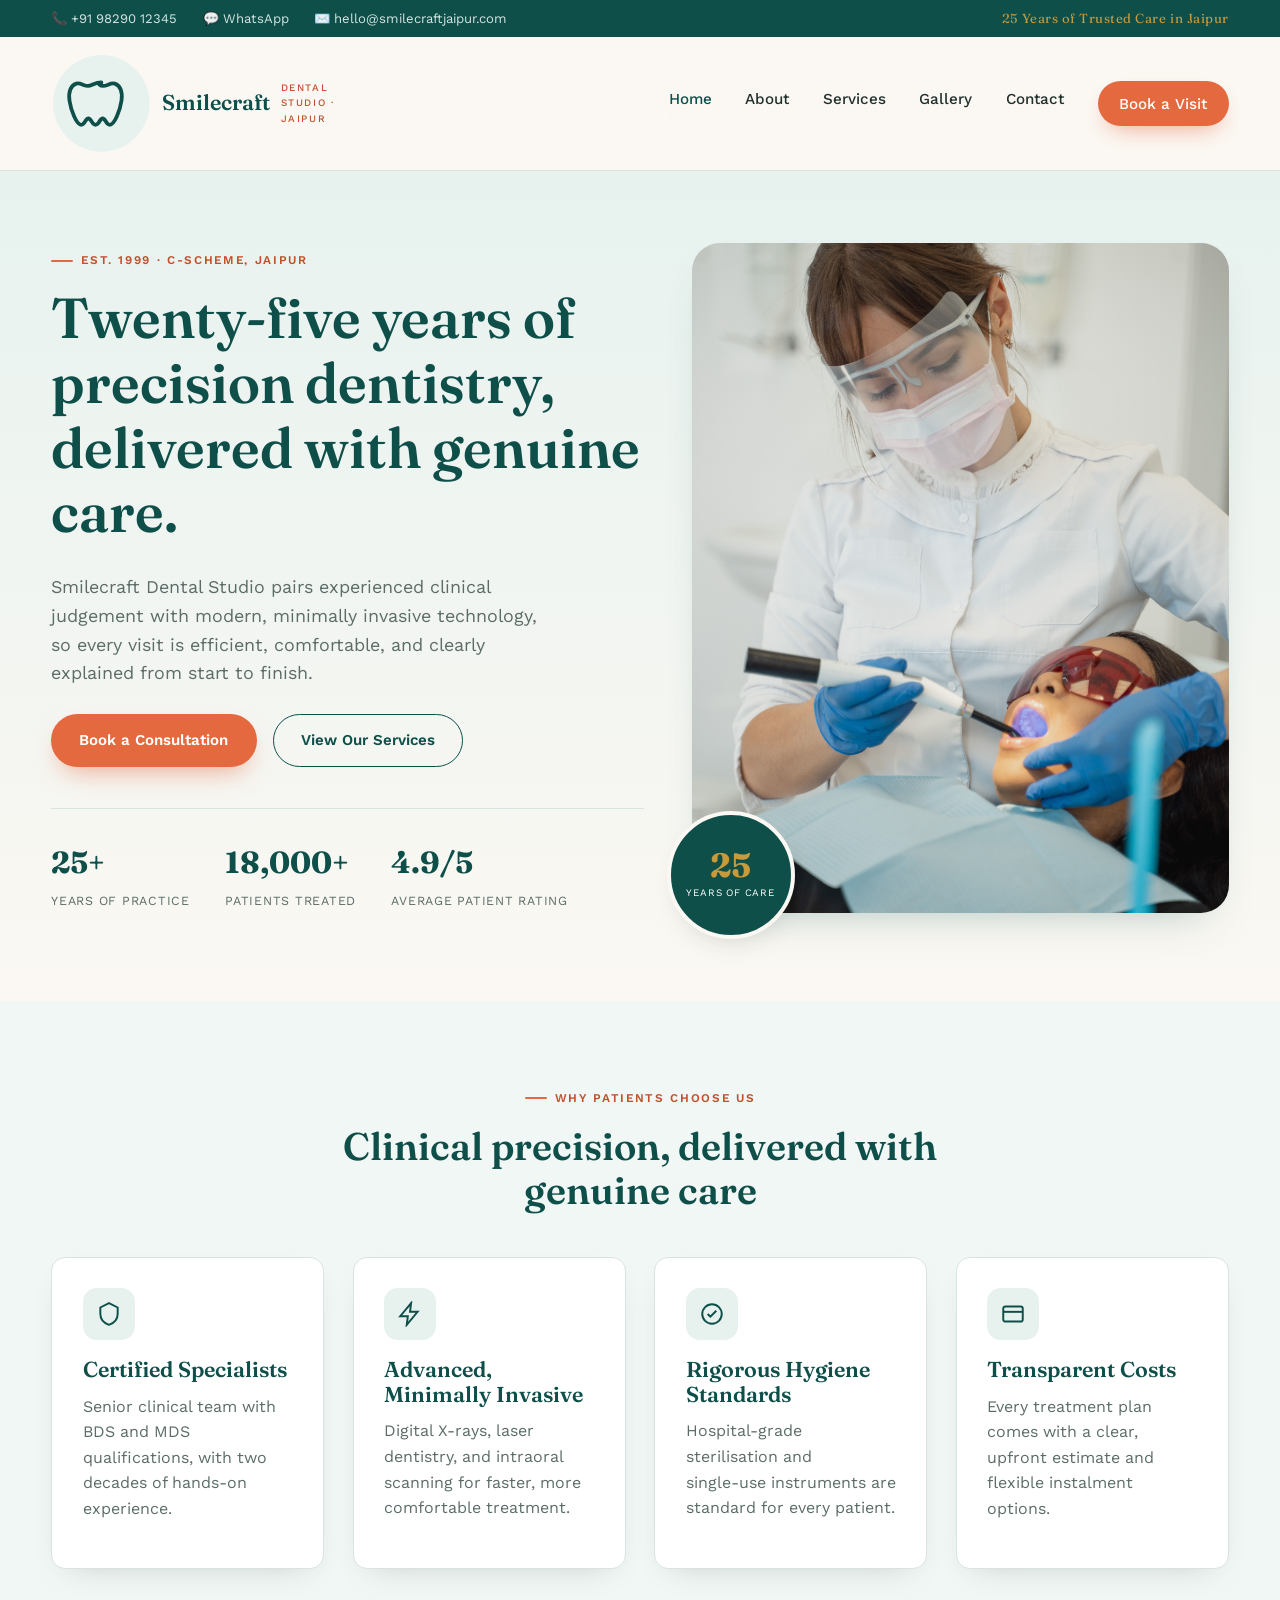
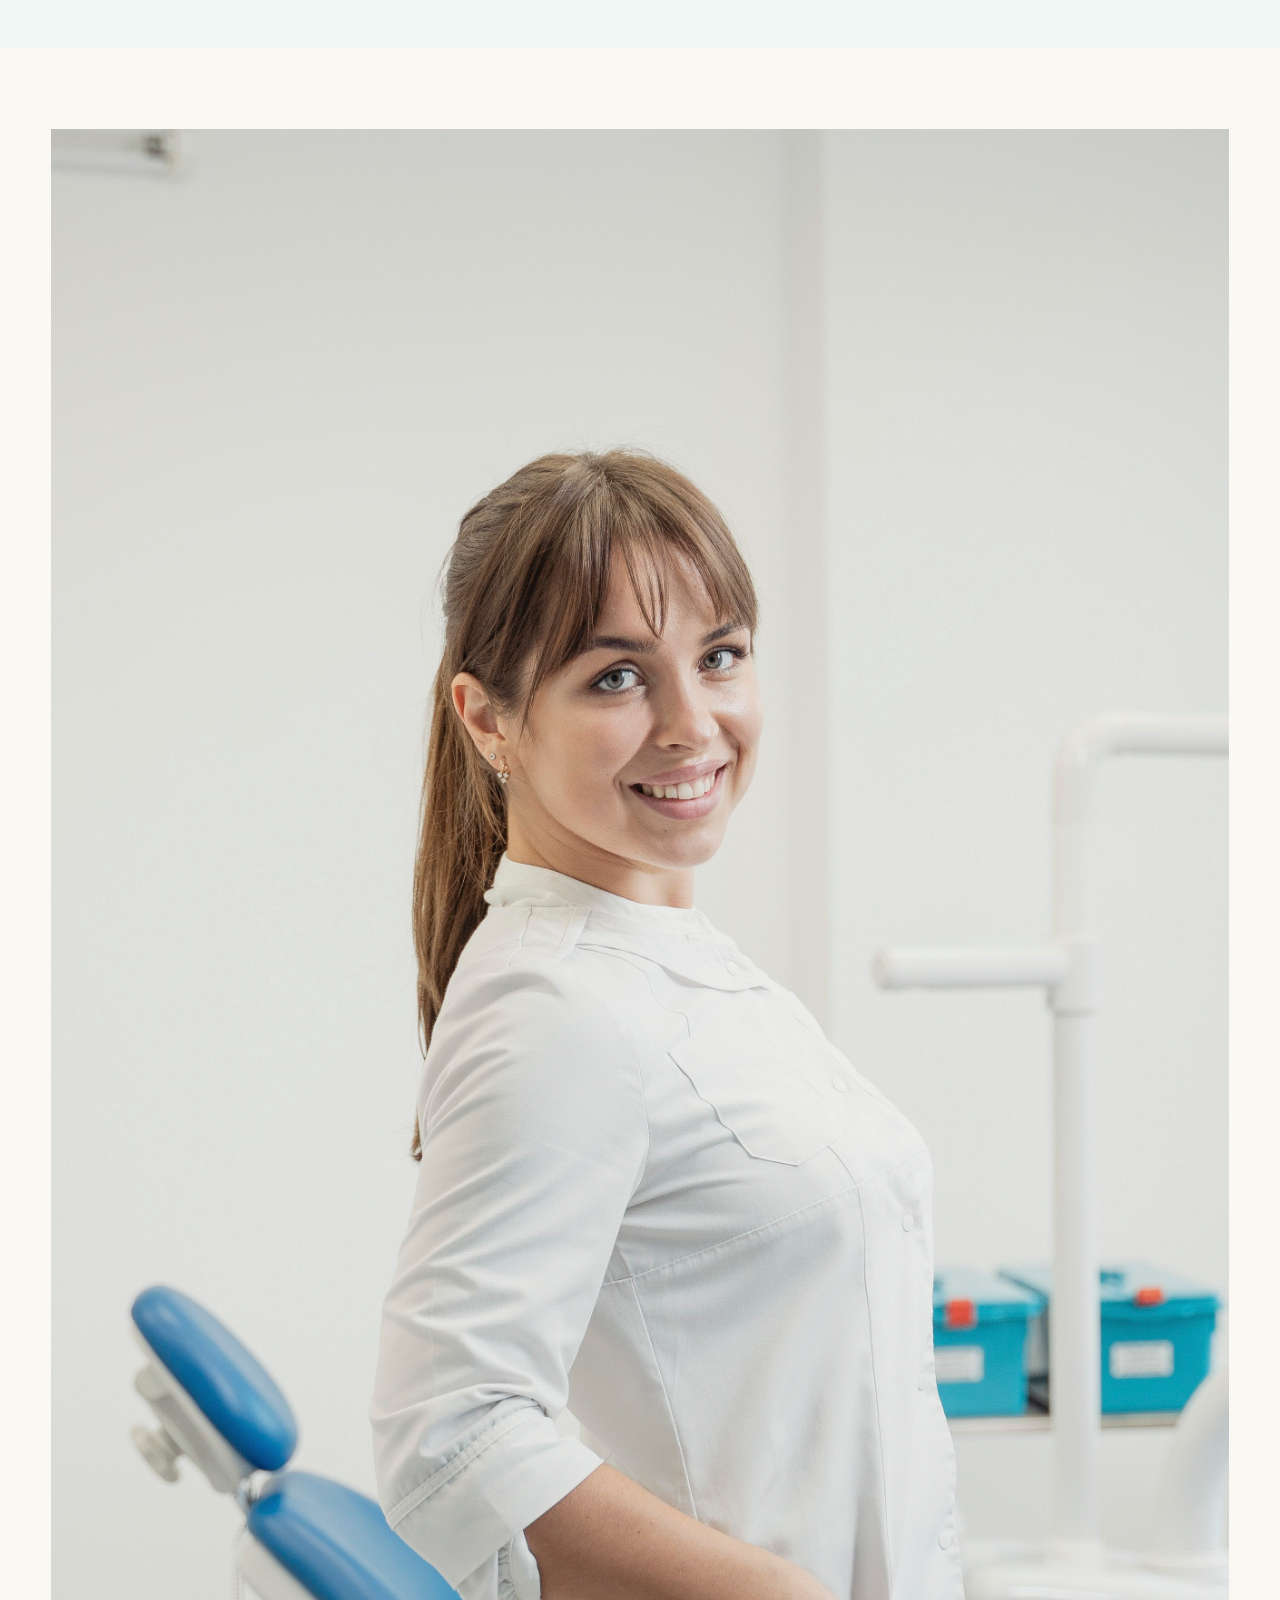
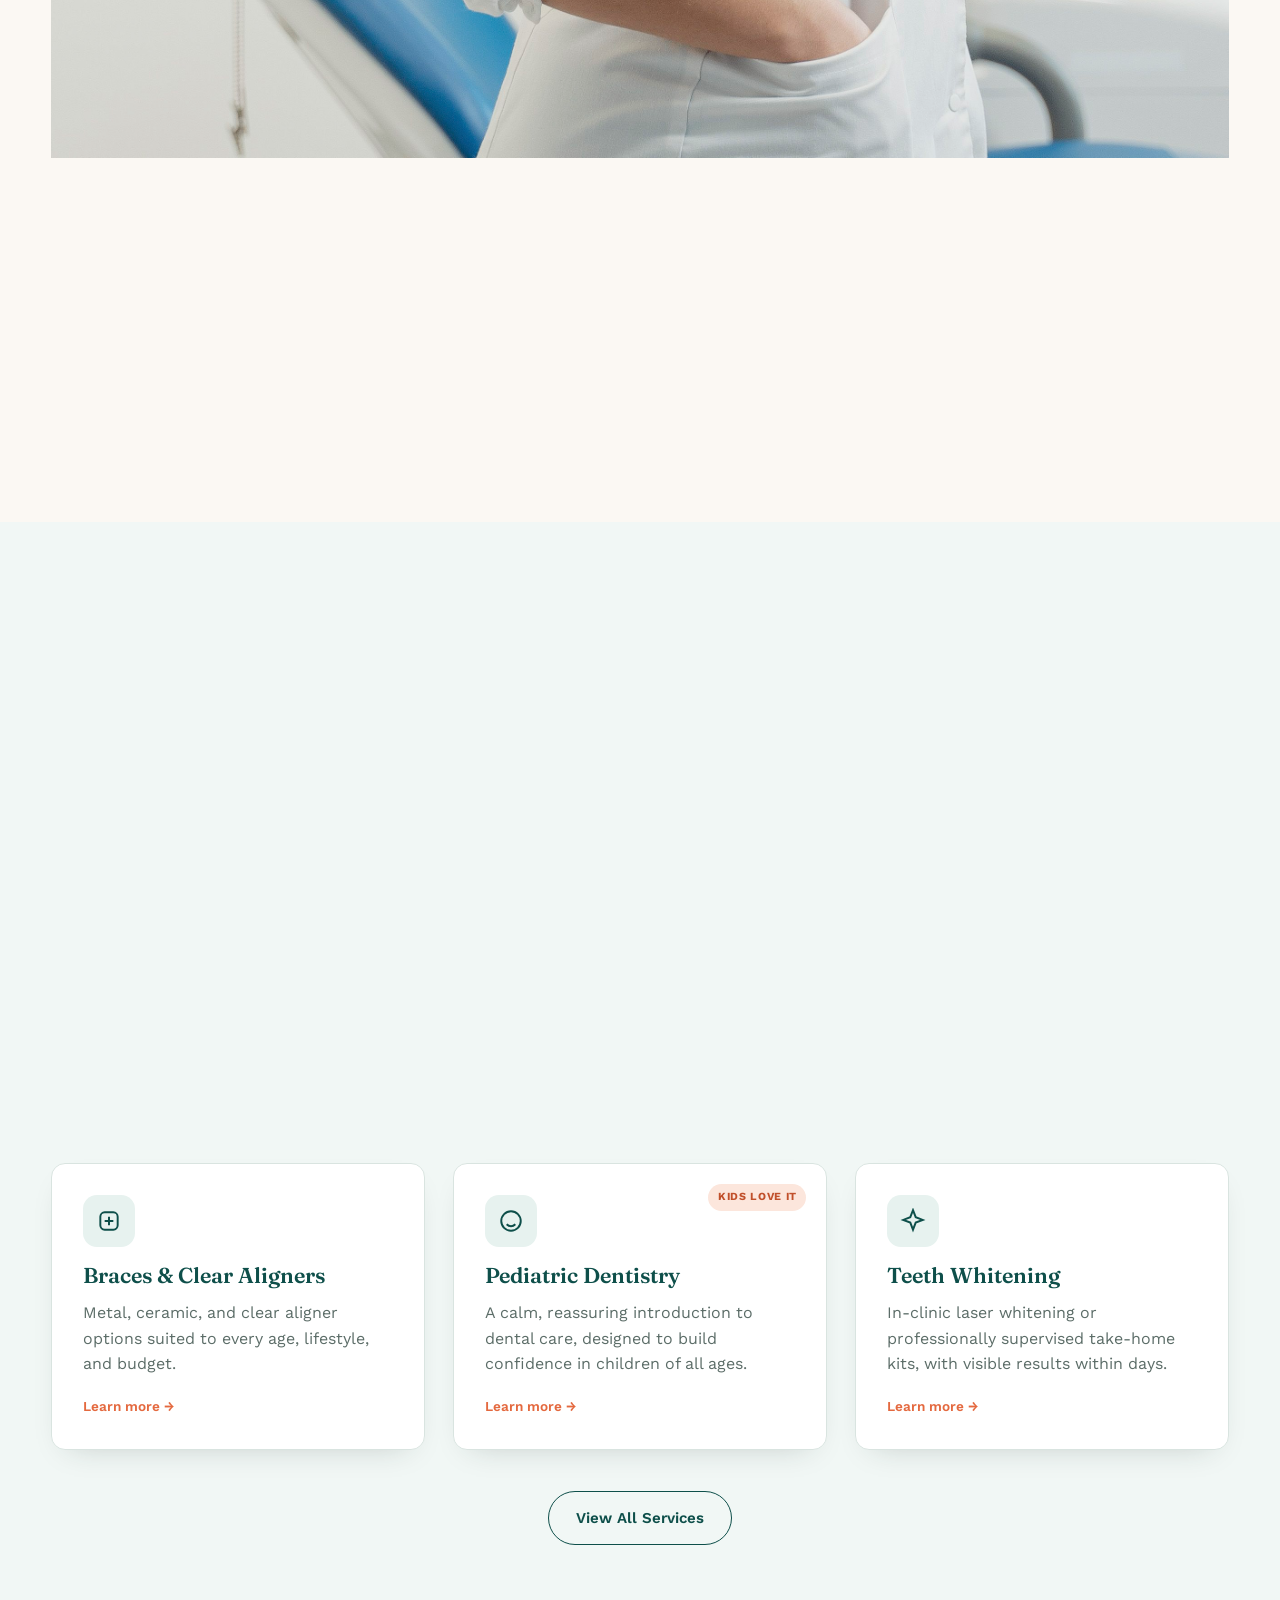
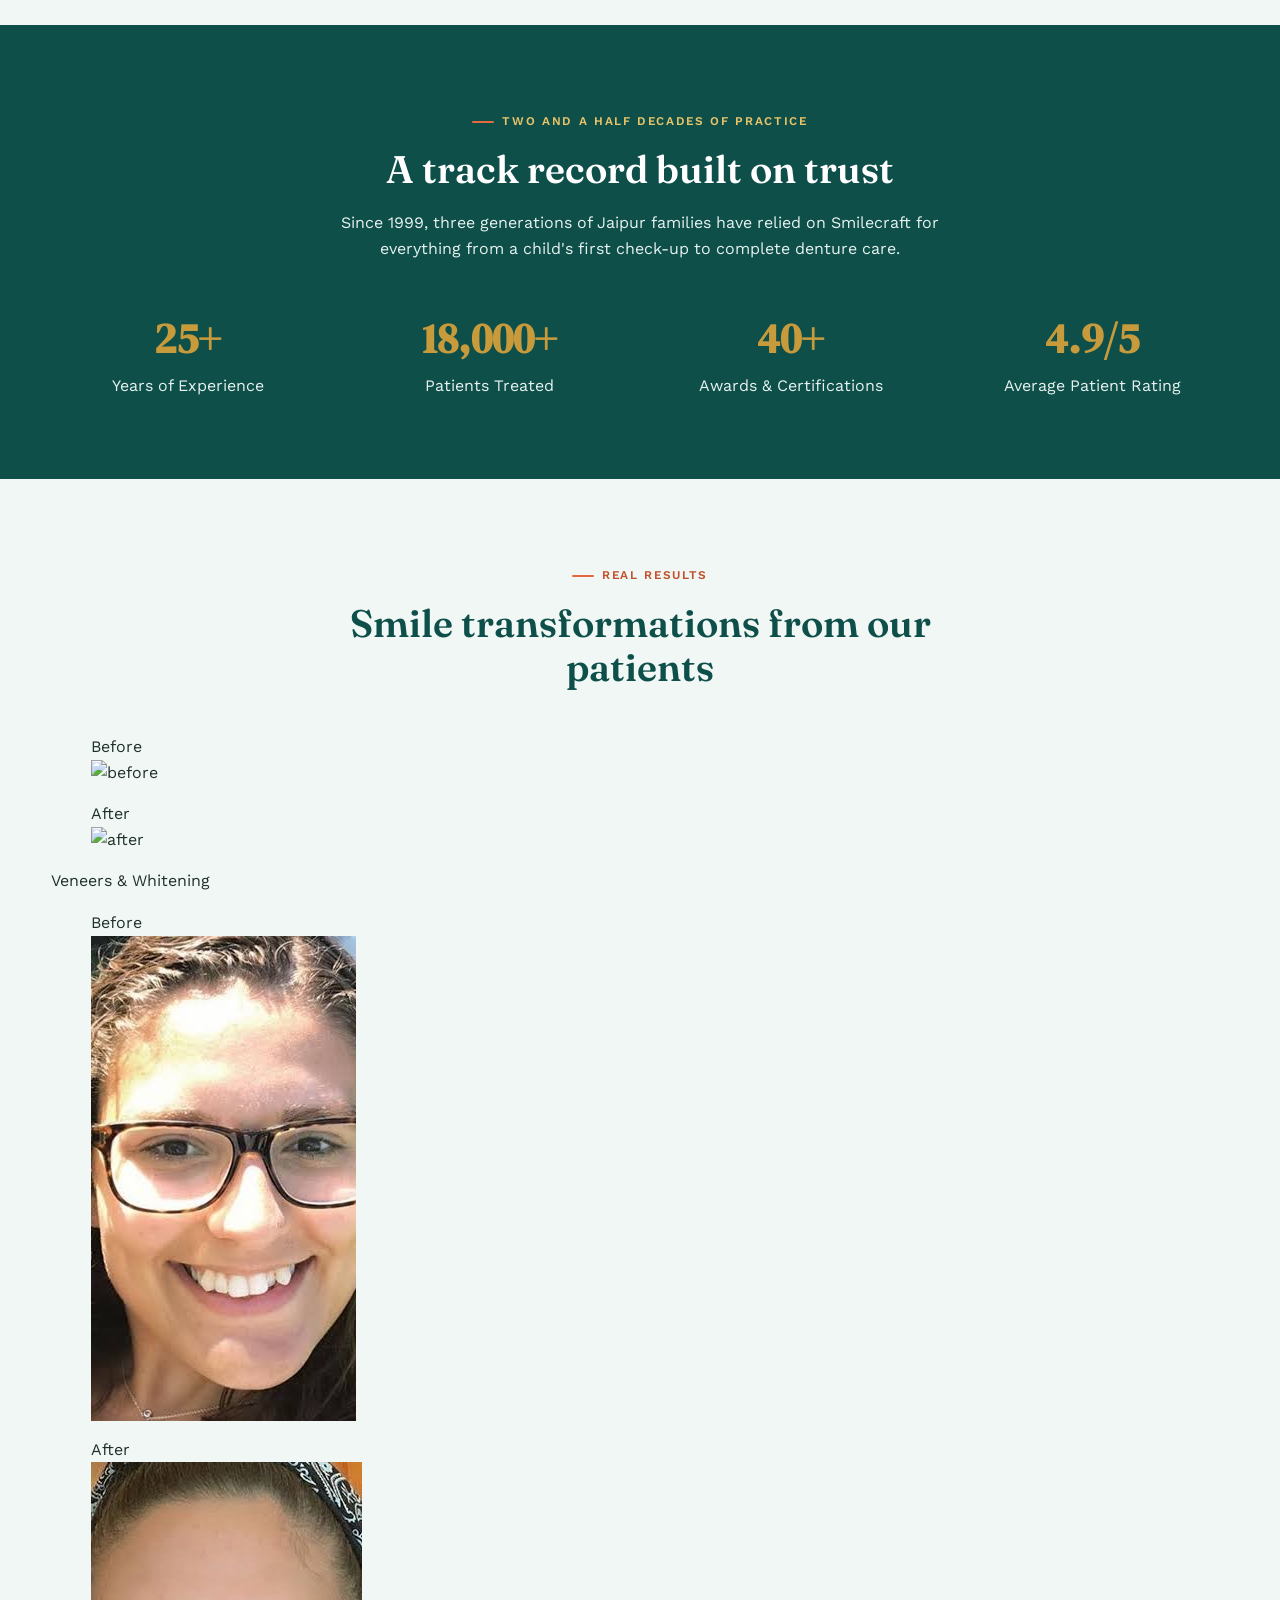
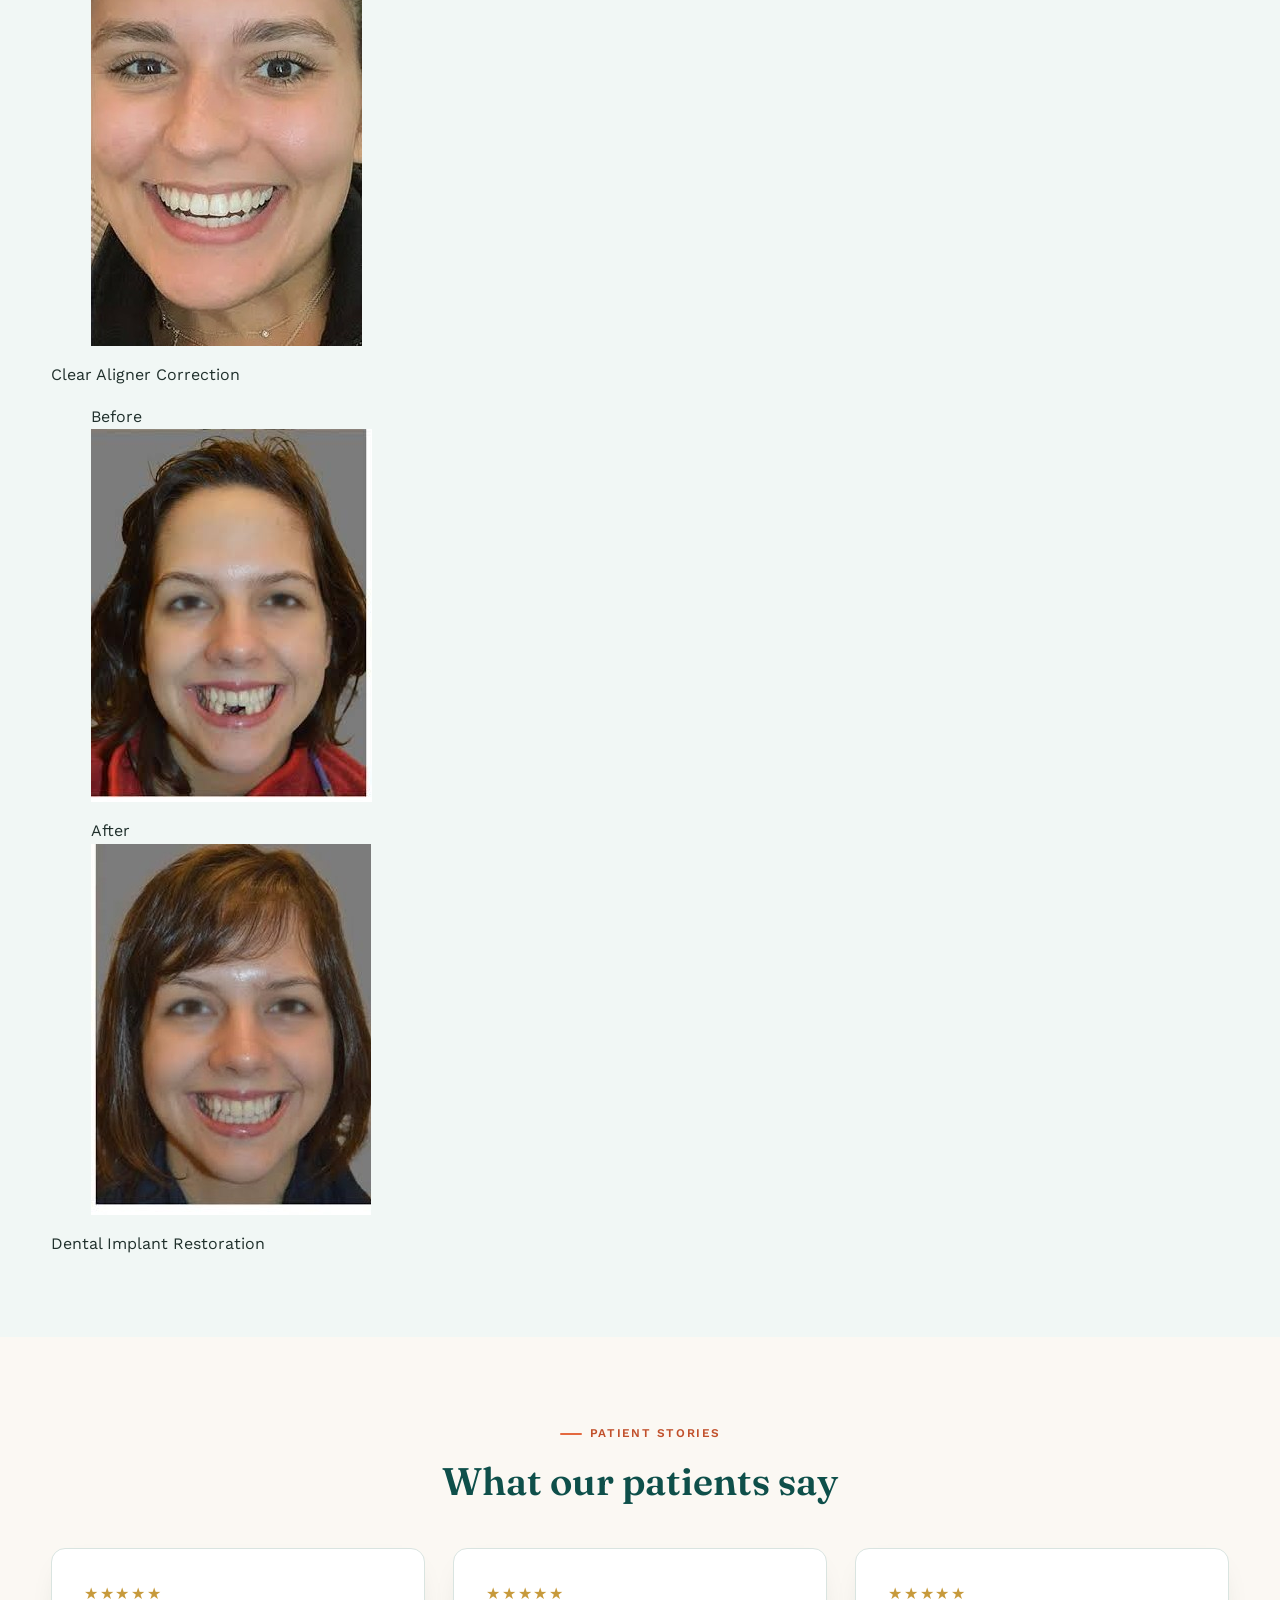
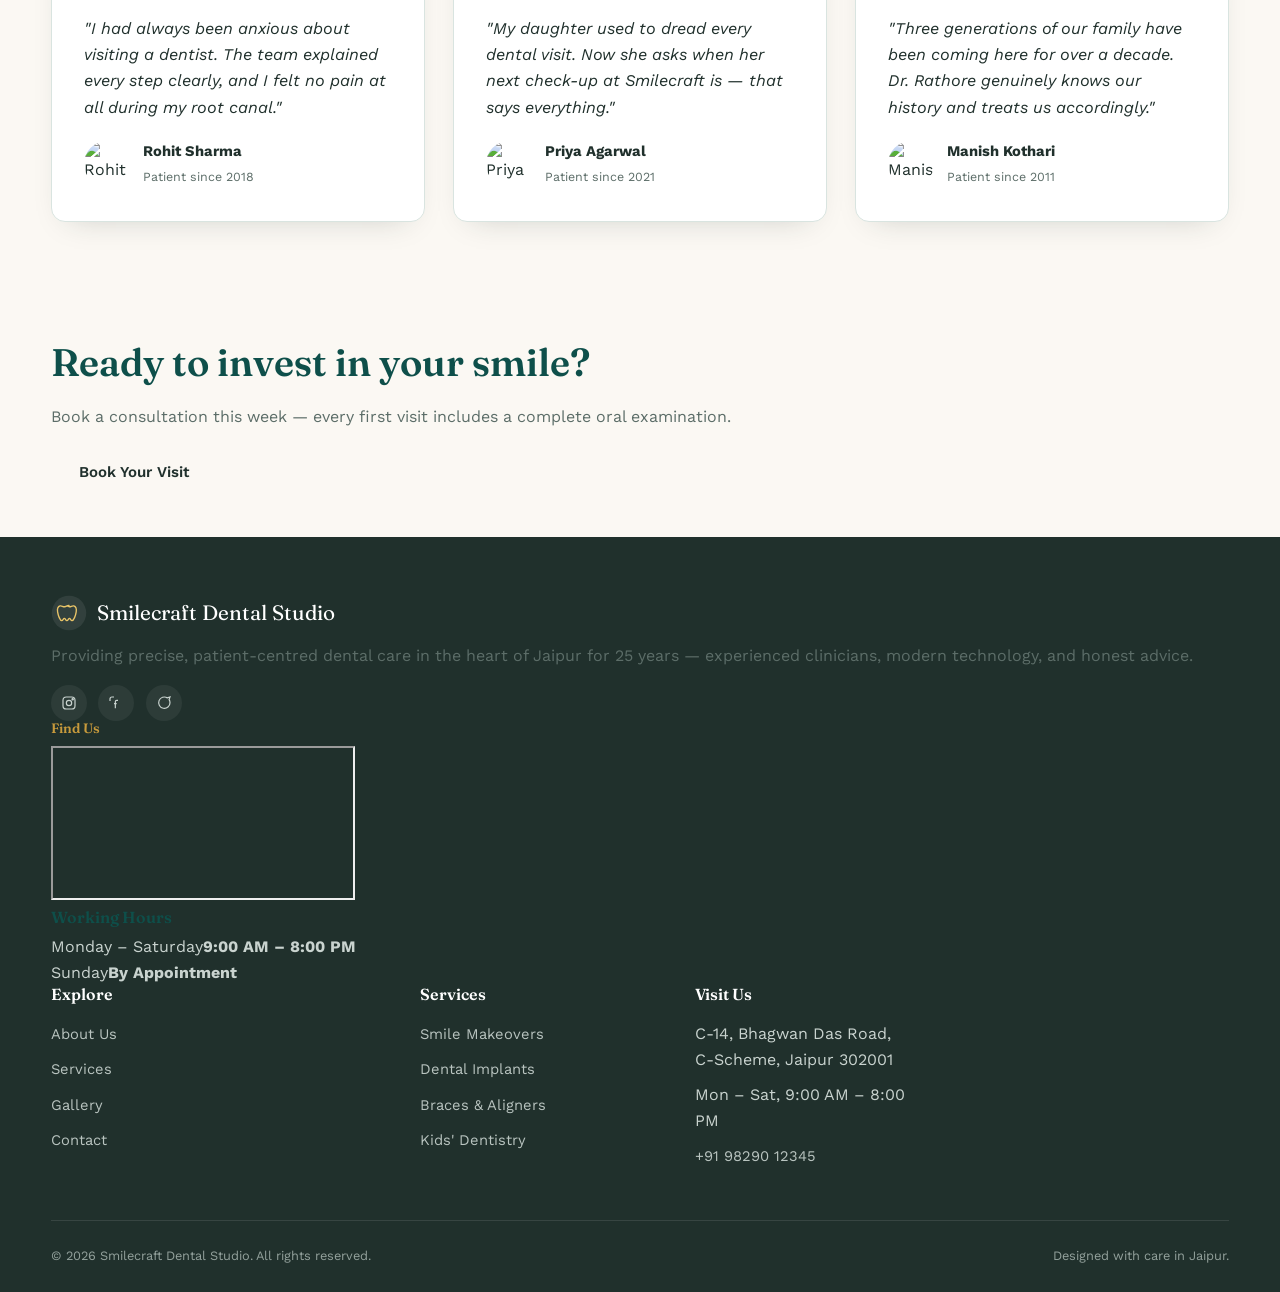
==== commit bb132191: "Update index.html" ====
--- a/index.html
+++ b/index.html
@@ -68,7 +68,7 @@
         </div>
       </div>
       <div class="hero-media reveal">
-        <img src="images/dentistattendingthepatient.jpg" alt="Dentist attending to patient" />
+        <img src="dentistattendingthepatient.jpg" alt="Dentist attending to patient" />
         <div class="badge-25"><b>25</b><span>Years of Care</span></div>
       </div>
     </div>
@@ -110,7 +110,7 @@
   <section class="section doctor-section">
     <div class="container">
       <div class="doctor-media reveal">
-        <img src="images/meetthedoctor.jpg" alt="Dr. Rathore" />
+        <img src="meetthedoctor.jpg" alt="Dr. Rathore" />
       </div>
       <div class="reveal">
         <div class="eyebrow">Meet Your Dentist</div>
@@ -216,15 +216,15 @@
         </div>
         <div class="ba-card reveal">
           <div class="ba-images">
-            <figure><figcaption>Before</figcaption><img src="images/cleanalignersbefore.jpeg" alt="before" /></figure>
-            <figure><figcaption>After</figcaption><img src="images/clearaligners.jpeg" alt="after" /></figure>
+            <figure><figcaption>Before</figcaption><img src="cleanalignersbefore.jpeg" alt="before" /></figure>
+            <figure><figcaption>After</figcaption><img src="clearaligners.jpeg" alt="after" /></figure>
           </div>
           <div class="ba-caption">Clear Aligner Correction</div>
         </div>
         <div class="ba-card reveal">
           <div class="ba-images">
-            <figure><figcaption>Before</figcaption><img src="images/dentalimplantsbefore.jpeg" alt="before" /></figure>
-            <figure><figcaption>After</figcaption><img src="images/dentalimplants.jpeg" alt="after" /></figure>
+            <figure><figcaption>Before</figcaption><img src="dentalimplantsbefore.jpeg" alt="before" /></figure>
+            <figure><figcaption>After</figcaption><img src="dentalimplants.jpeg" alt="after" /></figure>
           </div>
           <div class="ba-caption">Dental Implant Restoration</div>
         </div>
@@ -349,4 +349,4 @@
   <button class="to-top" aria-label="Back to top">↑</button>
   <script src="script.js"></script>
 </body>
-</html>+</html>
